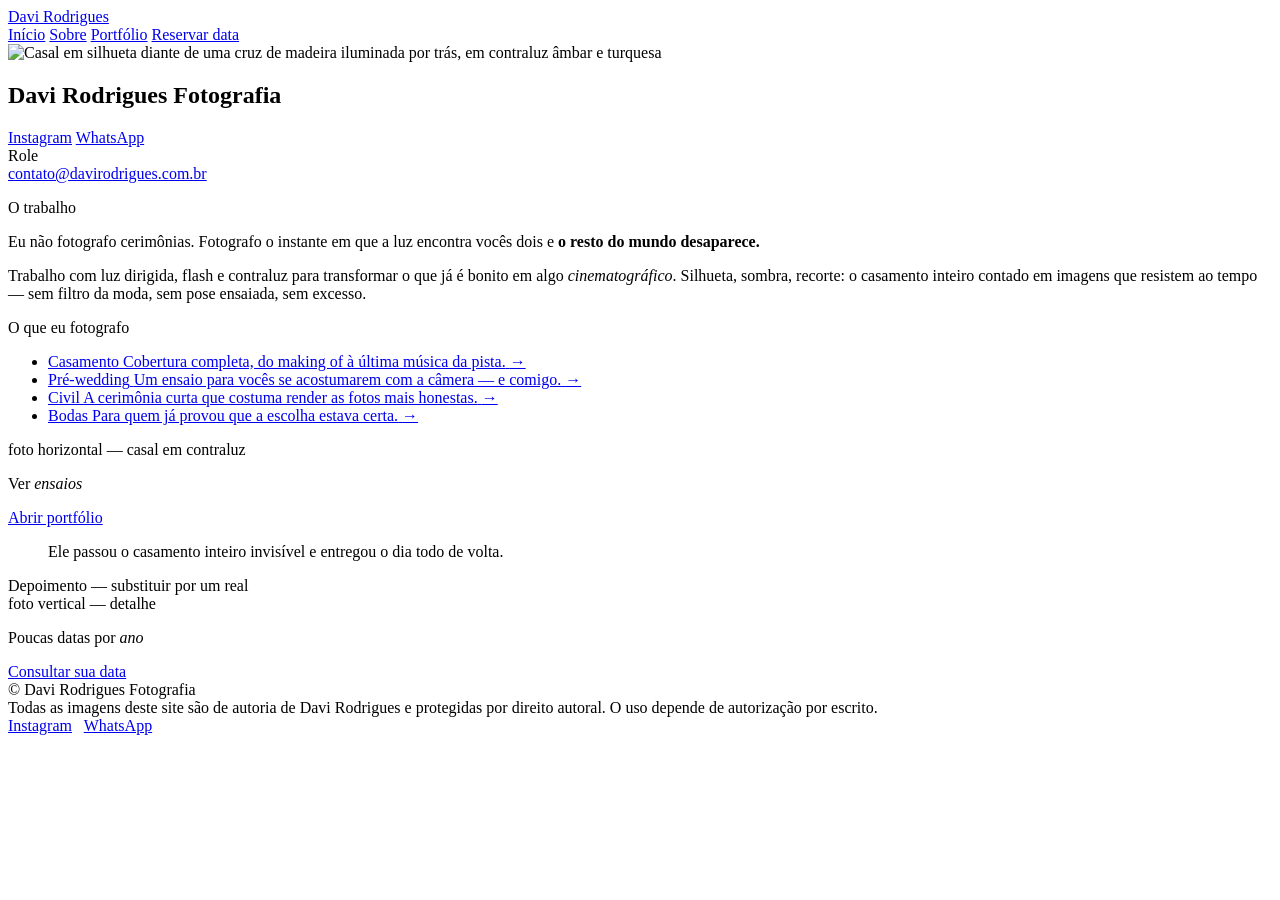
==== index.html @ baf835bc "Add files via upload" ====
<!DOCTYPE html>
<html lang="pt-BR">
<head>
  <meta charset="utf-8">
  <meta name="viewport" content="width=device-width, initial-scale=1">
  <title>Davi Rodrigues Fotografia — Casamentos</title>
  <meta name="description" content="Fotografia de casamento com luz dirigida, flash e contraluz. Silhueta, sombra e recorte — imagens que resistem ao tempo.">
  <link rel="stylesheet" href="assets/css/site.css">
</head>
<body>

<header class="site-head">
  <a class="brand" href="index.html">Davi Rodrigues</a>
  <nav class="site-nav micro">
    <a class="lnk" href="index.html" aria-current="page">Início</a>
    <a class="lnk" href="sobre.html">Sobre</a>
    <a class="lnk" href="portfolio.html">Portfólio</a>
    <a class="lnk" href="contato.html">Reservar data</a>
  </nav>
</header>

<main>

  <section class="hero">
    <img class="hero-img" src="assets/img/hero.jpg"
         alt="Casal em silhueta diante de uma cruz de madeira iluminada por trás, em contraluz âmbar e turquesa"
         fetchpriority="high" decoding="async">

    <!-- O nome está embutido na foto, então o wordmark em HTML fica desativado
         para não duplicar. Quando existir uma versão da imagem SEM texto,
         reativar este bloco e remover a regra "contain" do site.css:

    <div class="hero-mark">
      <h1 class="name">Davi Rodrigues</h1>
      <p class="sub">Fotografia</p>
    </div>
    -->
    <h1 class="visually-hidden">Davi Rodrigues Fotografia</h1>

    <div class="hero-foot">
      <div class="set micro">
        <a class="lnk" href="https://instagram.com/" target="_blank" rel="noopener">Instagram</a>
        <a class="lnk" href="https://wa.me/" target="_blank" rel="noopener">WhatsApp</a>
      </div>
      <div class="hero-scroll micro"><i></i> Role</div>
      <a class="micro lnk" href="mailto:contato@davirodrigues.com.br">contato@davirodrigues.com.br</a>
    </div>
  </section>

  <section class="manifesto wrap rev">
    <p class="micro eyebrow">O trabalho</p>
    <p class="lead">Eu não fotografo cerimônias. Fotografo o instante em que a luz encontra vocês dois e <b>o resto do mundo desaparece.</b></p>
    <div class="stagger">
      <span>Trabalho com luz dirigida, flash e contraluz para transformar</span>
      <span>o que já é bonito em algo <em>cinematográfico</em>.</span>
      <span>Silhueta, sombra, recorte: o casamento inteiro contado</span>
      <span>em imagens que resistem ao tempo — sem filtro da moda,</span>
      <span>sem pose ensaiada, sem excesso.</span>
    </div>
  </section>

  <section class="services inverted">
    <div class="wrap rev">
      <p class="micro eyebrow">O que eu fotografo</p>
      <ul class="svc-list">
        <li><a href="portfolio.html">
          <span class="svc-name">Casamento</span>
          <span class="svc-note">Cobertura completa, do making of à última música da pista.</span>
          <span class="svc-arrow">&rarr;</span>
        </a></li>
        <li><a href="portfolio.html">
          <span class="svc-name">Pré-wedding</span>
          <span class="svc-note">Um ensaio para vocês se acostumarem com a câmera — e comigo.</span>
          <span class="svc-arrow">&rarr;</span>
        </a></li>
        <li><a href="portfolio.html">
          <span class="svc-name">Civil</span>
          <span class="svc-note">A cerimônia curta que costuma render as fotos mais honestas.</span>
          <span class="svc-arrow">&rarr;</span>
        </a></li>
        <li><a href="portfolio.html">
          <span class="svc-name">Bodas</span>
          <span class="svc-note">Para quem já provou que a escolha estava certa.</span>
          <span class="svc-arrow">&rarr;</span>
        </a></li>
      </ul>
    </div>
  </section>

  <section class="band">
    <div class="ph"><span class="ph-tag micro">foto horizontal — casal em contraluz</span></div>
    <div class="band-type"><p class="mixed">Ver <em>ensaios</em></p></div>
    <div class="band-cutout" aria-hidden="true"></div>
    <a class="band-cta micro lnk" href="portfolio.html">Abrir portfólio</a>
  </section>

  <section class="quote">
    <div class="wrap rev">
      <div class="grid">
        <figure style="margin:0">
          <blockquote>Ele passou o casamento inteiro invisível e entregou o dia todo de volta.</blockquote>
          <figcaption class="micro">Depoimento — substituir por um real</figcaption>
        </figure>
        <div class="ph"><span class="ph-tag micro">foto vertical — detalhe</span></div>
      </div>
    </div>
  </section>

  <section class="cta inverted">
    <div class="wrap rev">
      <p class="mixed">Poucas datas por <em>ano</em></p>
      <a class="go micro" href="contato.html">Consultar sua data</a>
    </div>
  </section>

</main>

<footer class="site-foot">
  <div class="wrap row">
    <p class="micro" style="margin:0">&copy; Davi Rodrigues Fotografia</p>
    <p class="micro micro-light legal" style="margin:0">Todas as imagens deste site são de autoria de Davi Rodrigues e protegidas por direito autoral. O uso depende de autorização por escrito.</p>
    <p class="micro" style="margin:0">
      <a class="lnk" href="https://instagram.com/" target="_blank" rel="noopener">Instagram</a> &nbsp;
      <a class="lnk" href="https://wa.me/" target="_blank" rel="noopener">WhatsApp</a>
    </p>
  </div>
</footer>

<script src="assets/js/site.js"></script>
</body>
</html>
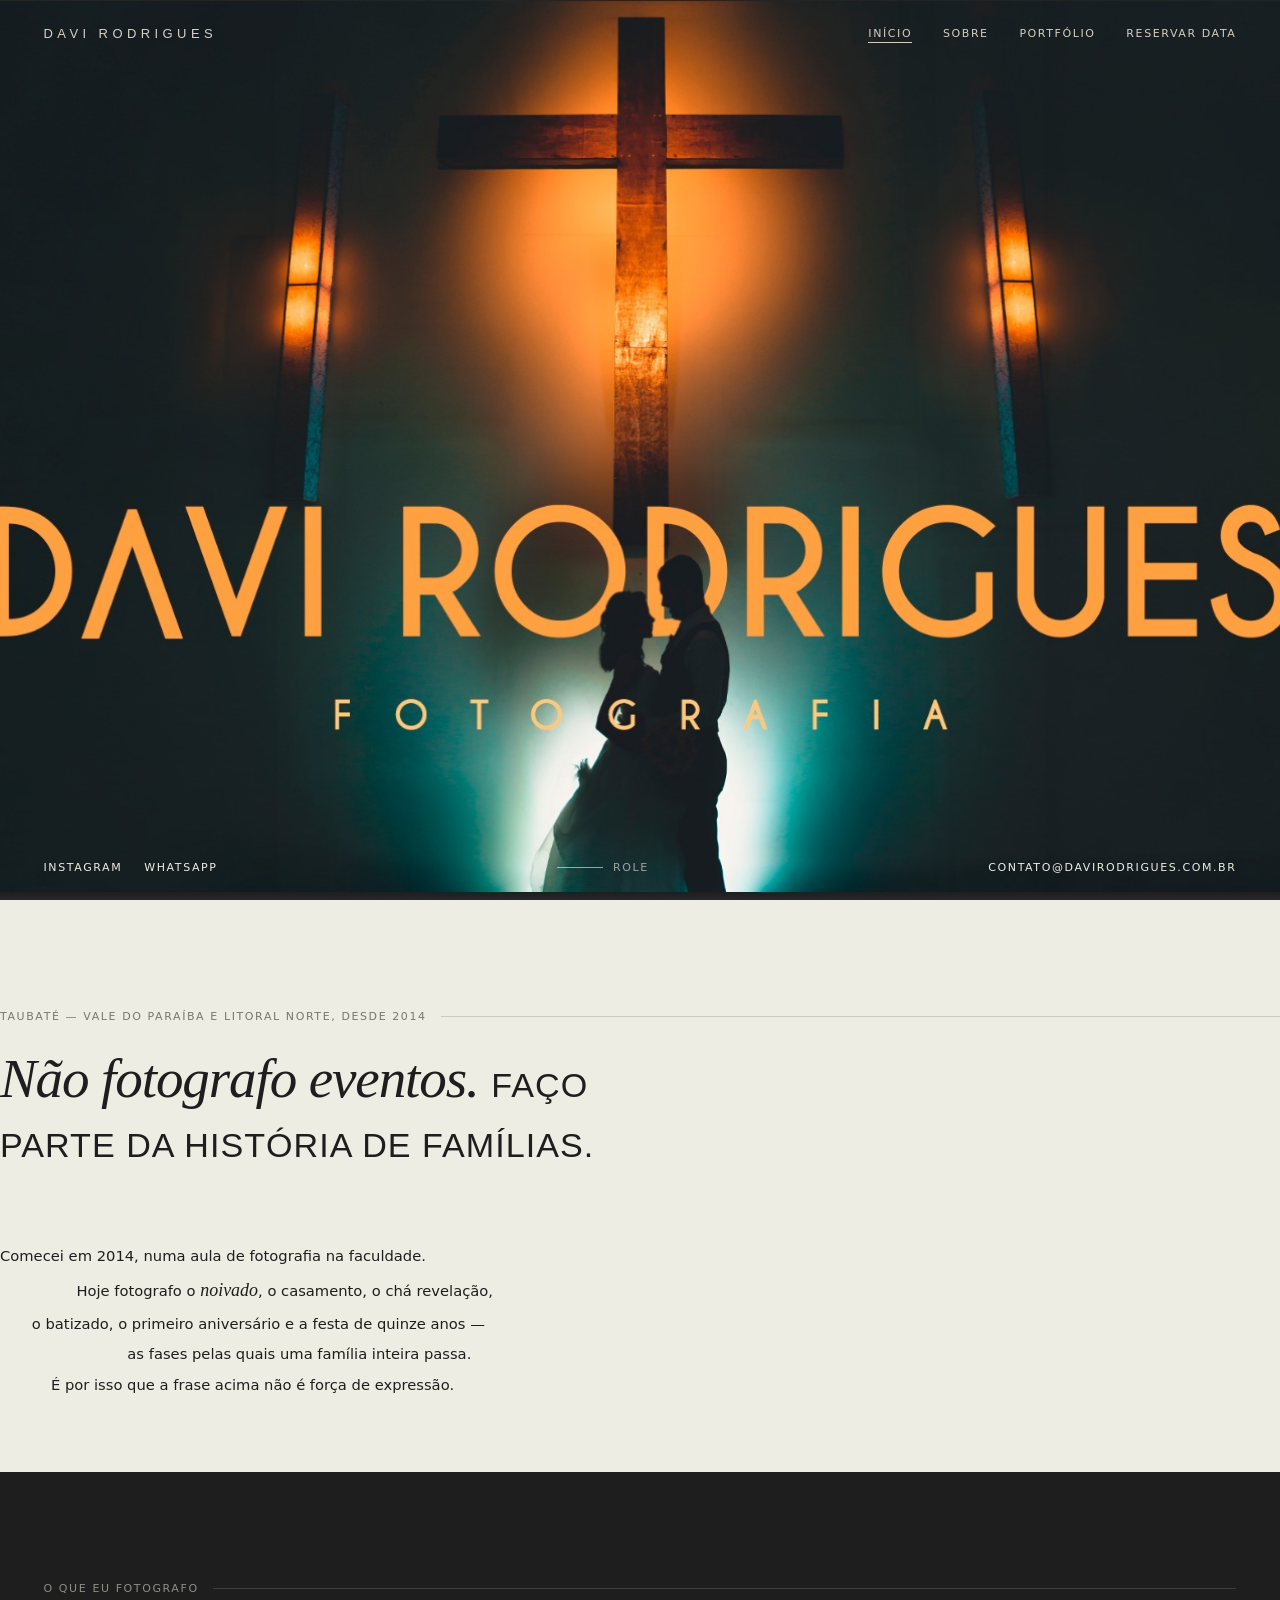
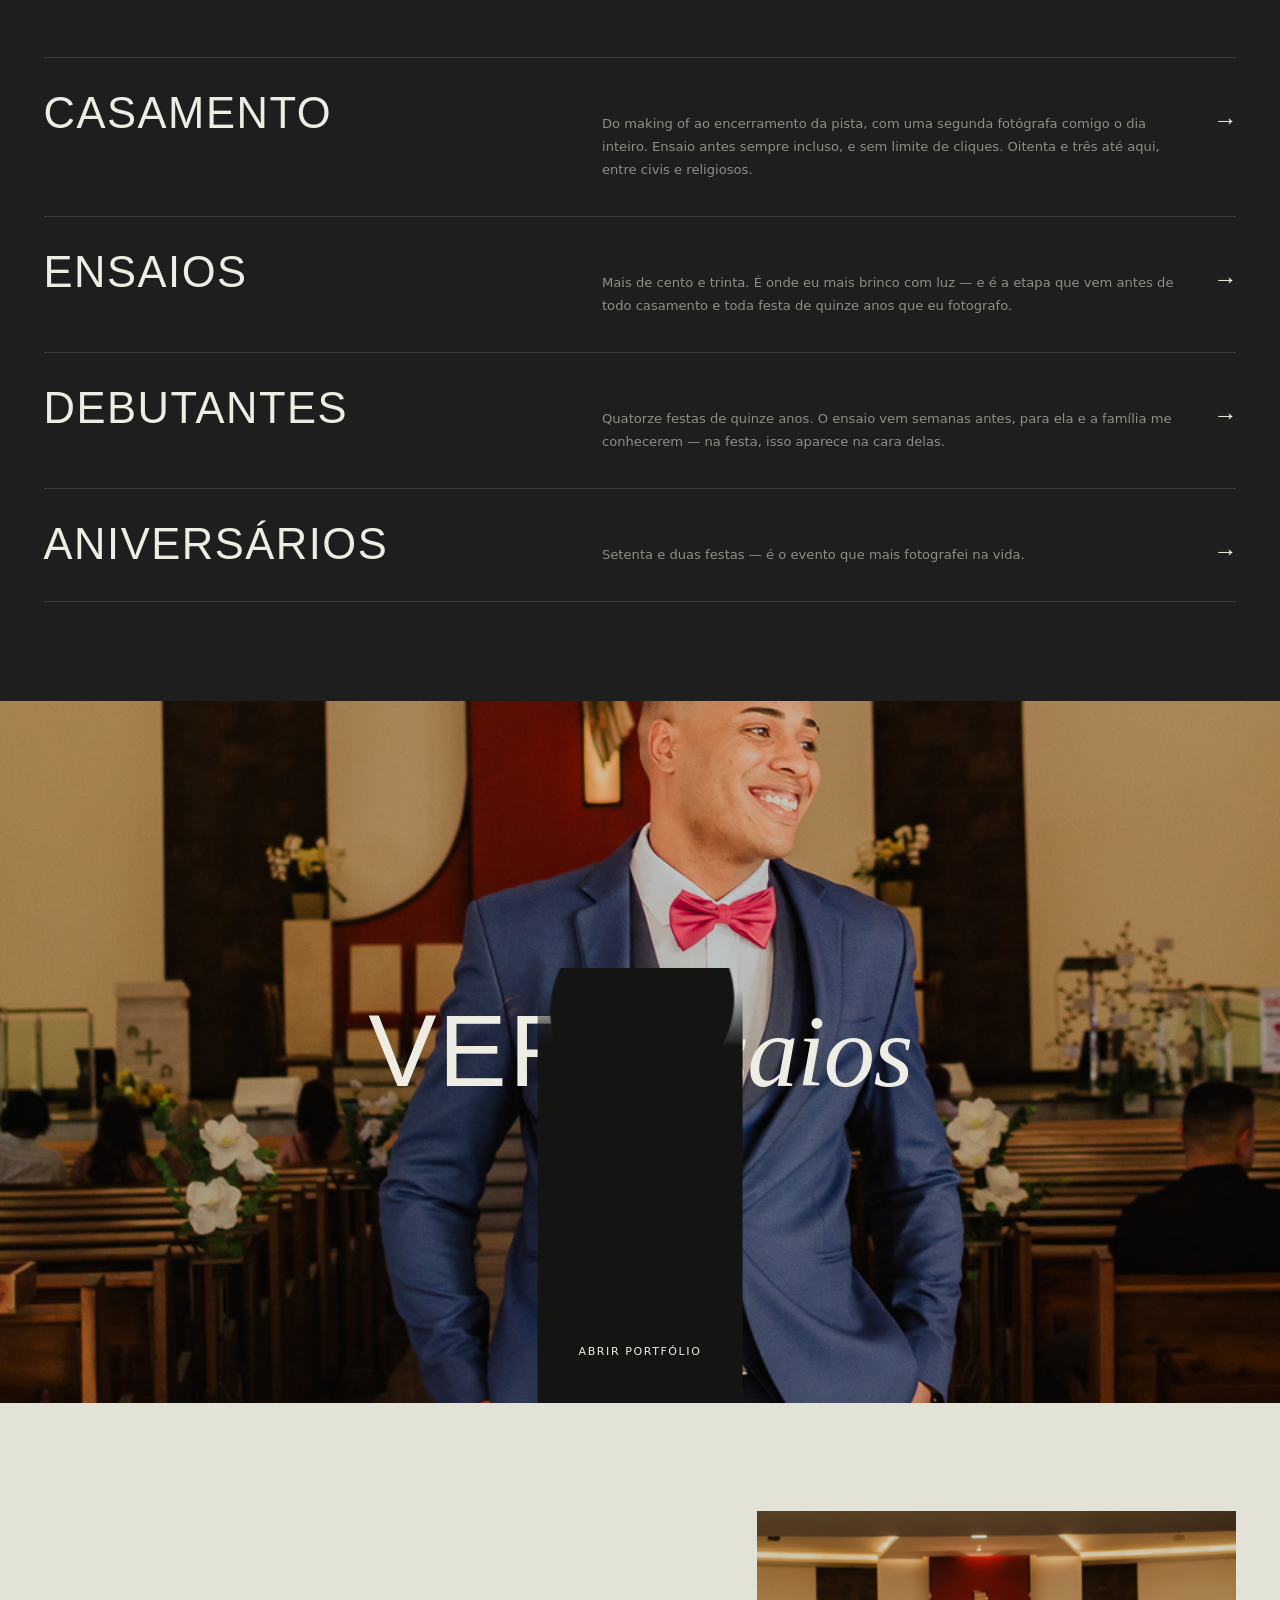
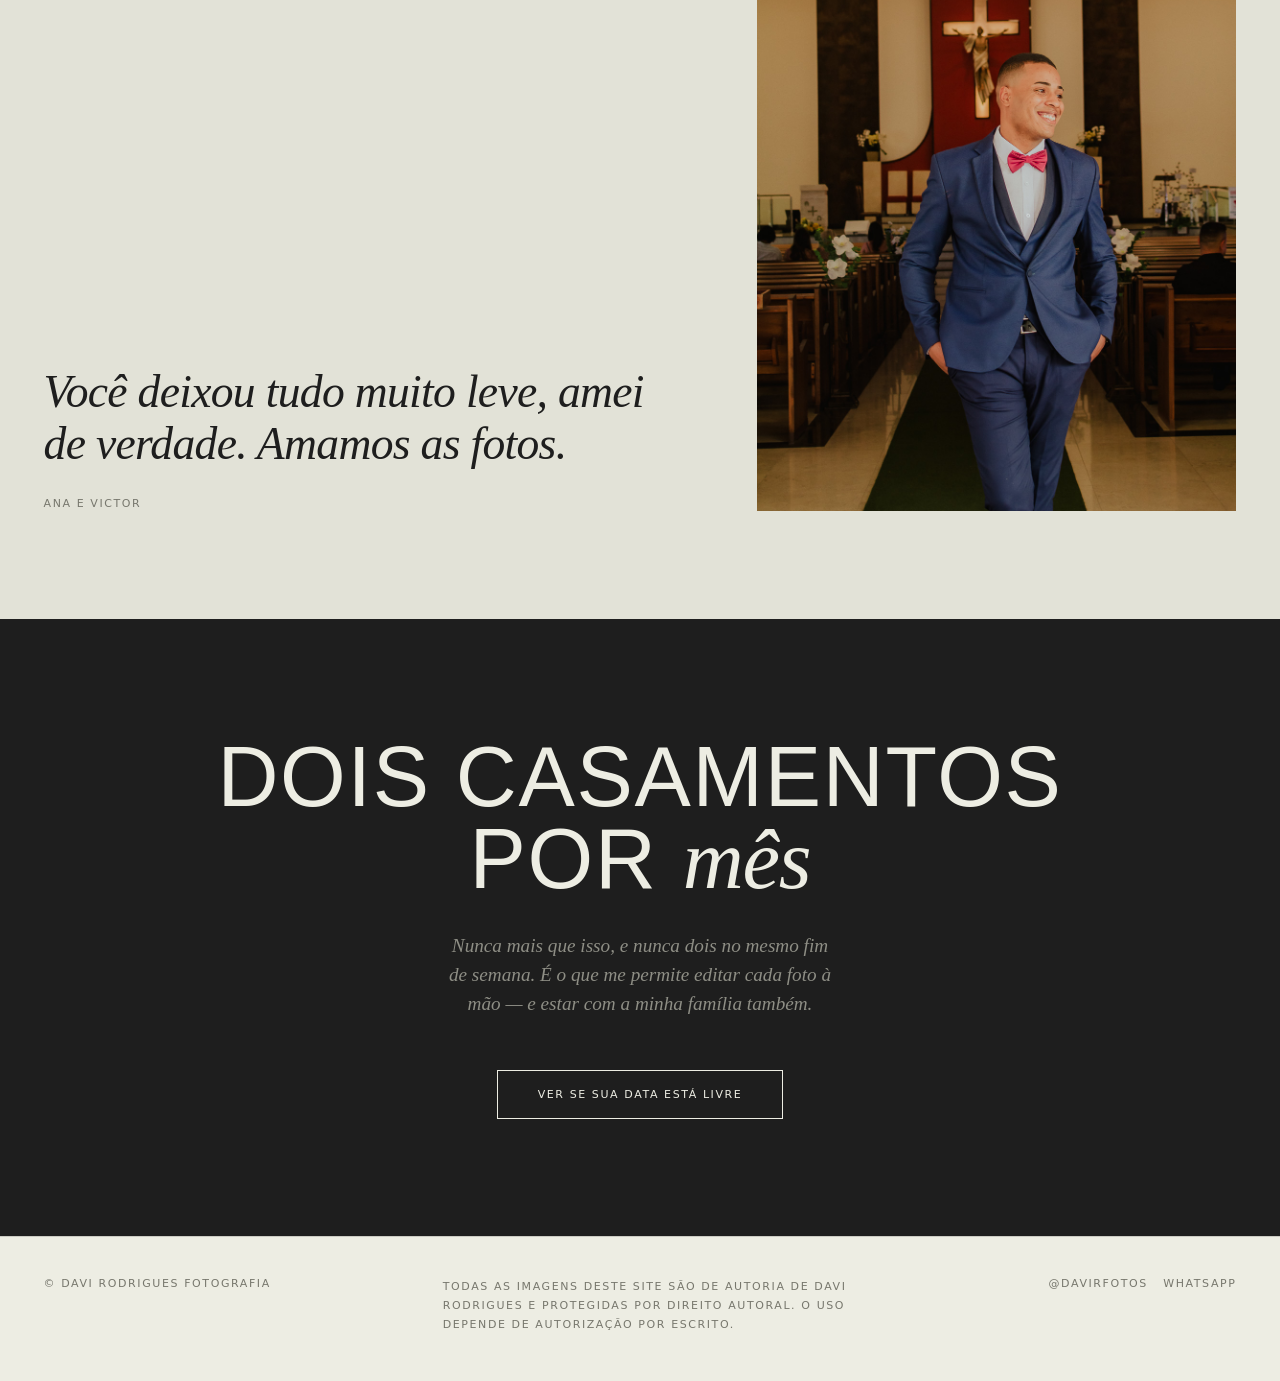
==== commit 585ca89e: "Add files via upload" ====
--- a/index.html
+++ b/index.html
@@ -3,8 +3,8 @@
 <head>
   <meta charset="utf-8">
   <meta name="viewport" content="width=device-width, initial-scale=1">
-  <title>Davi Rodrigues Fotografia — Casamentos</title>
-  <meta name="description" content="Fotografia de casamento com luz dirigida, flash e contraluz. Silhueta, sombra e recorte — imagens que resistem ao tempo.">
+  <title>Davi Rodrigues Fotografia — Casamentos em Taubaté e no Vale do Paraíba</title>
+  <meta name="description" content="Não fotografo eventos: faço parte da história de famílias. Fotografia de casamento em Taubaté, Vale do Paraíba e todo o Brasil, desde 2014.">
   <link rel="stylesheet" href="assets/css/site.css">
 </head>
 <body>
@@ -39,8 +39,8 @@
 
     <div class="hero-foot">
       <div class="set micro">
-        <a class="lnk" href="https://instagram.com/" target="_blank" rel="noopener">Instagram</a>
-        <a class="lnk" href="https://wa.me/" target="_blank" rel="noopener">WhatsApp</a>
+        <a class="lnk" href="https://instagram.com/davirfotos" target="_blank" rel="noopener">Instagram</a>
+        <a class="lnk" href="https://wa.me/5512988275053" target="_blank" rel="noopener">WhatsApp</a>
       </div>
       <div class="hero-scroll micro"><i></i> Role</div>
       <a class="micro lnk" href="mailto:contato@davirodrigues.com.br">contato@davirodrigues.com.br</a>
@@ -48,14 +48,14 @@
   </section>
 
   <section class="manifesto wrap rev">
-    <p class="micro eyebrow">O trabalho</p>
-    <p class="lead">Eu não fotografo cerimônias. Fotografo o instante em que a luz encontra vocês dois e <b>o resto do mundo desaparece.</b></p>
+    <p class="micro eyebrow">Taubaté — Vale do Paraíba e Litoral Norte, desde 2014</p>
+    <p class="lead">Não fotografo eventos. <b>Faço parte da história de famílias.</b></p>
     <div class="stagger">
-      <span>Trabalho com luz dirigida, flash e contraluz para transformar</span>
-      <span>o que já é bonito em algo <em>cinematográfico</em>.</span>
-      <span>Silhueta, sombra, recorte: o casamento inteiro contado</span>
-      <span>em imagens que resistem ao tempo — sem filtro da moda,</span>
-      <span>sem pose ensaiada, sem excesso.</span>
+      <span>Comecei em 2014, numa aula de fotografia na faculdade.</span>
+      <span>Hoje fotografo o <em>noivado</em>, o casamento, o chá revelação,</span>
+      <span>o batizado, o primeiro aniversário e a festa de quinze anos —</span>
+      <span>as fases pelas quais uma família inteira passa.</span>
+      <span>É por isso que a frase acima não é força de expressão.</span>
     </div>
   </section>
 
@@ -65,22 +65,22 @@
       <ul class="svc-list">
         <li><a href="portfolio.html">
           <span class="svc-name">Casamento</span>
-          <span class="svc-note">Cobertura completa, do making of à última música da pista.</span>
+          <span class="svc-note">Do making of ao encerramento da pista, com uma segunda fotógrafa comigo o dia inteiro. Ensaio antes sempre incluso, e sem limite de cliques. Oitenta e três até aqui, entre civis e religiosos.</span>
           <span class="svc-arrow">&rarr;</span>
         </a></li>
         <li><a href="portfolio.html">
-          <span class="svc-name">Pré-wedding</span>
-          <span class="svc-note">Um ensaio para vocês se acostumarem com a câmera — e comigo.</span>
+          <span class="svc-name">Ensaios</span>
+          <span class="svc-note">Mais de cento e trinta. É onde eu mais brinco com luz — e é a etapa que vem antes de todo casamento e toda festa de quinze anos que eu fotografo.</span>
           <span class="svc-arrow">&rarr;</span>
         </a></li>
         <li><a href="portfolio.html">
-          <span class="svc-name">Civil</span>
-          <span class="svc-note">A cerimônia curta que costuma render as fotos mais honestas.</span>
+          <span class="svc-name">Debutantes</span>
+          <span class="svc-note">Quatorze festas de quinze anos. O ensaio vem semanas antes, para ela e a família me conhecerem — na festa, isso aparece na cara delas.</span>
           <span class="svc-arrow">&rarr;</span>
         </a></li>
         <li><a href="portfolio.html">
-          <span class="svc-name">Bodas</span>
-          <span class="svc-note">Para quem já provou que a escolha estava certa.</span>
+          <span class="svc-name">Aniversários</span>
+          <span class="svc-note">Setenta e duas festas — é o evento que mais fotografei na vida.</span>
           <span class="svc-arrow">&rarr;</span>
         </a></li>
       </ul>
@@ -88,7 +88,7 @@
   </section>
 
   <section class="band">
-    <div class="ph"><span class="ph-tag micro">foto horizontal — casal em contraluz</span></div>
+    <div class="ph"><img src="assets/img/exemplo-casamento.jpg" alt="Noivo caminhando pela nave da igreja"></div>
     <div class="band-type"><p class="mixed">Ver <em>ensaios</em></p></div>
     <div class="band-cutout" aria-hidden="true"></div>
     <a class="band-cta micro lnk" href="portfolio.html">Abrir portfólio</a>
@@ -98,18 +98,19 @@
     <div class="wrap rev">
       <div class="grid">
         <figure style="margin:0">
-          <blockquote>Ele passou o casamento inteiro invisível e entregou o dia todo de volta.</blockquote>
-          <figcaption class="micro">Depoimento — substituir por um real</figcaption>
+          <blockquote>Você deixou tudo muito leve, amei de verdade. Amamos as fotos.</blockquote>
+          <figcaption class="micro">Ana e Victor</figcaption>
         </figure>
-        <div class="ph"><span class="ph-tag micro">foto vertical — detalhe</span></div>
+        <div class="ph"><img src="assets/img/exemplo-casamento.jpg" alt=""></div>
       </div>
     </div>
   </section>
 
   <section class="cta inverted">
     <div class="wrap rev">
-      <p class="mixed">Poucas datas por <em>ano</em></p>
-      <a class="go micro" href="contato.html">Consultar sua data</a>
+      <p class="mixed">Dois casamentos por <em>mês</em></p>
+      <p class="note">Nunca mais que isso, e nunca dois no mesmo fim de semana. É o que me permite editar cada foto à mão — e estar com a minha família também.</p>
+      <a class="go micro" href="https://wa.me/5512988275053" target="_blank" rel="noopener">Ver se sua data está livre</a>
     </div>
   </section>
 
@@ -120,8 +121,8 @@
     <p class="micro" style="margin:0">&copy; Davi Rodrigues Fotografia</p>
     <p class="micro micro-light legal" style="margin:0">Todas as imagens deste site são de autoria de Davi Rodrigues e protegidas por direito autoral. O uso depende de autorização por escrito.</p>
     <p class="micro" style="margin:0">
-      <a class="lnk" href="https://instagram.com/" target="_blank" rel="noopener">Instagram</a> &nbsp;
-      <a class="lnk" href="https://wa.me/" target="_blank" rel="noopener">WhatsApp</a>
+      <a class="lnk" href="https://instagram.com/davirfotos" target="_blank" rel="noopener">@davirfotos</a> &nbsp;
+      <a class="lnk" href="https://wa.me/5512988275053" target="_blank" rel="noopener">WhatsApp</a>
     </p>
   </div>
 </footer>
--- a/assets/css/site.css
+++ b/assets/css/site.css
@@ -0,0 +1,887 @@
+/* =========================================================
+   Davi Rodrigues Fotografia
+   Sistema visual: duas cores apenas — #edede3 e #1e1e1e.
+   A cor vive exclusivamente no hero, isolada nos tokens --hero-*,
+   para que nada no site brigue com o tom das fotografias.
+   ========================================================= */
+
+*, *::before, *::after { box-sizing: border-box; }
+
+:root {
+  /* as duas unicas cores do sistema */
+  --white: #edede3;
+  --black: #1e1e1e;
+
+  /* cinzas derivados das duas, puxados para a temperatura do papel */
+  --grey-1: #77776d;   /* texto secundario sobre claro */
+  --grey-2: #8e8e85;   /* texto secundario sobre escuro */
+  --grey-3: #2a2a28;   /* preto elevado */
+  --grey-4: #e2e2d7;   /* branco rebaixado */
+
+  /* cor exclusiva do hero — nao usar fora de .hero */
+  --hero-amber: #efa059;
+  --hero-teal:  #0e2c30;
+  --hero-dark:  #071618;
+
+  /* tokens de secao — os componentes so leem estes */
+  --bg:       var(--white);
+  --bg-alt:   var(--grey-4);
+  --fg:       var(--black);
+  --fg-mute:  var(--grey-1);
+  --hairline: rgba(30, 30, 30, 0.16);
+  --invert-bg: var(--black);
+  --invert-fg: var(--white);
+  --invert-mute: var(--grey-2);
+  --invert-rule: rgba(237, 237, 227, 0.15);
+
+  /* Caviar Dreams e a fonte do logo. Century Gothic e a substituta de
+     sistema mais proxima. Ao publicar, licenciar a Caviar Dreams e
+     declara-la aqui via @font-face antes das alternativas. */
+  --geo: "Caviar Dreams", "Century Gothic", "Questrial", "URW Gothic", "Futura", "Trebuchet MS", sans-serif;
+  --display: "Bodoni MT", "Didot", "Palatino Linotype", "Book Antiqua", Georgia, serif;
+  --micro: "Segoe UI", system-ui, -apple-system, "Helvetica Neue", Arial, sans-serif;
+
+  --gutter: clamp(20px, 3.4vw, 46px);
+  --micro-size: 11px;
+  --micro-track: 0.145em;
+}
+
+@media (prefers-color-scheme: dark) {
+  :root {
+    --bg:       var(--black);
+    --bg-alt:   var(--grey-3);
+    --fg:       var(--white);
+    --fg-mute:  var(--grey-2);
+    --hairline: rgba(237, 237, 227, 0.16);
+    --invert-bg: var(--white);
+    --invert-fg: var(--black);
+    --invert-mute: var(--grey-1);
+    --invert-rule: rgba(30, 30, 30, 0.16);
+  }
+}
+:root[data-theme="dark"] {
+  --bg:       var(--black);
+  --bg-alt:   var(--grey-3);
+  --fg:       var(--white);
+  --fg-mute:  var(--grey-2);
+  --hairline: rgba(237, 237, 227, 0.16);
+  --invert-bg: var(--white);
+  --invert-fg: var(--black);
+  --invert-mute: var(--grey-1);
+  --invert-rule: rgba(30, 30, 30, 0.16);
+}
+:root[data-theme="light"] {
+  --bg:       var(--white);
+  --bg-alt:   var(--grey-4);
+  --fg:       var(--black);
+  --fg-mute:  var(--grey-1);
+  --hairline: rgba(30, 30, 30, 0.16);
+  --invert-bg: var(--black);
+  --invert-fg: var(--white);
+  --invert-mute: var(--grey-2);
+  --invert-rule: rgba(237, 237, 227, 0.15);
+}
+
+body {
+  margin: 0;
+  background: var(--bg);
+  color: var(--fg);
+  font-family: var(--micro);
+  -webkit-font-smoothing: antialiased;
+  overflow-x: hidden;
+}
+
+/* ---------- primitivos ---------- */
+
+.micro {
+  font-family: var(--micro);
+  font-size: var(--micro-size);
+  font-weight: 500;
+  letter-spacing: var(--micro-track);
+  text-transform: uppercase;
+  line-height: 1.2;
+}
+.micro-light { font-weight: 300; }
+
+a { color: inherit; text-decoration: none; }
+
+.lnk { position: relative; display: inline-block; }
+.lnk::after {
+  content: ""; position: absolute; left: 0; right: 0; bottom: -3px;
+  height: 1px; background: currentColor;
+  transform: scaleX(0); transform-origin: left;
+  transition: transform .45s cubic-bezier(.2,.7,.2,1);
+}
+.lnk:hover::after, .lnk:focus-visible::after { transform: scaleX(1); }
+
+:focus-visible { outline: 1px solid currentColor; outline-offset: 4px; }
+
+/* visivel apenas para leitores de tela e buscadores */
+.visually-hidden {
+  position: absolute; width: 1px; height: 1px;
+  margin: -1px; padding: 0; border: 0;
+  clip: rect(0 0 0 0); clip-path: inset(50%);
+  overflow: hidden; white-space: nowrap;
+}
+
+.wrap { padding-inline: var(--gutter); max-width: 1560px; margin-inline: auto; }
+
+/* gesto assinatura: linha geometrica em caixa alta quebrada por uma palavra em italico */
+.mixed {
+  font-family: var(--geo);
+  text-transform: uppercase;
+  font-weight: 400;
+  letter-spacing: 0.02em;
+  line-height: 0.98;
+  text-wrap: balance;
+  margin: 0;
+}
+.mixed em {
+  font-family: var(--display);
+  font-style: italic;
+  text-transform: lowercase;
+  letter-spacing: -0.015em;
+  font-weight: 400;
+}
+
+.eyebrow { display: flex; align-items: center; gap: 14px; color: var(--fg-mute); }
+.eyebrow::after { content: ""; height: 1px; flex: 1; background: var(--hairline); }
+
+/* secoes invertidas redefinem os tokens localmente — nada vaza */
+.inverted {
+  background: var(--invert-bg);
+  color: var(--invert-fg);
+  --fg: var(--invert-fg);
+  --fg-mute: var(--invert-mute);
+  --hairline: var(--invert-rule);
+}
+
+/* ---------- lugar da fotografia ----------
+   Cinza neutro de proposito: cada foto real tem seu proprio tom.
+   Para usar a foto de verdade, basta colocar um <img> dentro:
+   <div class="ph"><img src="assets/img/foo.jpg" alt="..."></div>          */
+.ph {
+  position: relative;
+  background: #232321;
+  overflow: hidden;
+  isolation: isolate;
+}
+.ph::before {
+  content: "";
+  position: absolute; inset: 0;
+  background:
+    radial-gradient(62% 48% at 50% 32%, rgba(237,237,227,.16), transparent 70%),
+    linear-gradient(180deg, #2c2c29 0%, #1a1a19 92%);
+}
+.ph::after {
+  content: "";
+  position: absolute; inset: 0;
+  background-image: url("data:image/svg+xml,%3Csvg xmlns='http://www.w3.org/2000/svg' width='140' height='140'%3E%3Cfilter id='n'%3E%3CfeTurbulence type='fractalNoise' baseFrequency='0.85' numOctaves='3'/%3E%3C/filter%3E%3Crect width='100%25' height='100%25' filter='url(%23n)'/%3E%3C/svg%3E");
+  opacity: .16; mix-blend-mode: overlay;
+}
+.ph > img {
+  position: absolute; inset: 0; z-index: 1;
+  width: 100%; height: 100%; object-fit: cover; display: block;
+}
+.ph > .ph-tag { position: absolute; left: 14px; bottom: 12px; z-index: 2; color: rgba(237,237,227,.5); }
+
+/* ============ CABECALHO ============ */
+
+.site-head {
+  position: fixed; inset: 0 0 auto 0; z-index: 60;
+  display: flex; align-items: center; justify-content: space-between;
+  gap: 20px;
+  padding: 26px var(--gutter);
+  color: var(--white);
+  mix-blend-mode: difference;
+}
+.brand {
+  font-family: var(--geo);
+  font-size: 13px; font-weight: 400;
+  letter-spacing: 0.34em; text-transform: uppercase;
+}
+.site-nav { display: flex; gap: clamp(16px, 2.4vw, 34px); align-items: center; }
+/* pagina atual marcada por filete, nunca por cor */
+.site-nav [aria-current="page"]::after { transform: scaleX(1); }
+
+/* ============ HERO — unico lugar com cor ============ */
+
+.hero {
+  position: relative;
+  min-height: 100svh;
+  display: grid;
+  grid-template-rows: 1fr auto;
+  color: var(--white);
+  background: var(--hero-dark);
+  overflow: hidden;
+}
+
+/* Foto do hero. */
+.hero-img {
+  position: absolute; inset: 0; z-index: 0;
+  width: 100%; height: 100%; object-fit: cover; display: block;
+}
+
+/* A imagem atual e 16:9 COM o nome ja embutido. Numa tela alta e estreita,
+   "cover" cortaria as laterais e deceparia o nome. Entao, quando a janela
+   deixa de ser larga, passamos para "contain": a foto aparece inteira e a
+   sobra e preenchida pelo --hero-dark, que e praticamente a mesma cor das
+   bordas da propria foto — a emenda nao aparece.
+   Assim que existir uma versao SEM texto, apagar esta regra, voltar para
+   "cover" sempre e reativar o bloco .hero-mark no HTML. */
+@media (max-aspect-ratio: 13/10) {
+  .hero-img { object-fit: contain; }
+}
+
+/* Nome em HTML — desativado enquanto o texto estiver embutido na foto.
+   Preferivel ao texto na imagem: fica nitido em qualquer tela, acompanha
+   o redimensionamento e o Google consegue ler. */
+.hero-mark {
+  position: relative; z-index: 3;
+  align-self: center; text-align: center;
+  padding: 120px var(--gutter) 0;
+}
+.hero-mark .name {
+  font-family: var(--geo);
+  color: var(--hero-amber);
+  font-weight: 400;
+  font-size: clamp(2.1rem, 8.4vw, 8.4rem);
+  line-height: .92;
+  letter-spacing: 0.055em;
+  text-transform: uppercase;
+  margin: 0;
+  animation: settle 1.5s cubic-bezier(.16,.84,.24,1) both;
+}
+.hero-mark .sub {
+  margin: clamp(10px, 1.4vw, 20px) 0 0;
+  color: var(--hero-amber);
+  font-family: var(--geo);
+  font-size: clamp(.62rem, 1.5vw, 1.05rem);
+  letter-spacing: 0.62em;
+  text-transform: uppercase;
+  animation: settle 1.5s .18s cubic-bezier(.16,.84,.24,1) both;
+}
+@keyframes settle {
+  from { opacity: 0; letter-spacing: 0.34em; filter: blur(7px); }
+  to   { opacity: 1; }
+}
+
+.hero-foot {
+  position: relative; z-index: 3;
+  display: flex; align-items: flex-end; justify-content: space-between;
+  gap: 24px; flex-wrap: wrap;
+  padding: 0 var(--gutter) 26px;
+}
+.hero-foot .set { display: flex; gap: 22px; }
+.hero-scroll { display: flex; align-items: center; gap: 10px; color: rgba(237,237,227,.62); }
+.hero-scroll i {
+  display: block; width: 46px; height: 1px; background: currentColor;
+  transform-origin: left; animation: sweep 2.8s ease-in-out infinite;
+}
+@keyframes sweep {
+  0%, 100% { transform: scaleX(.28); opacity: .5; }
+  50%      { transform: scaleX(1); opacity: 1; }
+}
+
+/* ============ MANIFESTO ============ */
+
+.manifesto { padding: clamp(72px, 11vh, 150px) 0 clamp(56px, 8vh, 110px); }
+.manifesto .lead {
+  font-family: var(--display);
+  font-style: italic; font-weight: 400;
+  font-size: clamp(1.6rem, 4.3vw, 3.5rem);
+  line-height: 1.08; letter-spacing: -0.02em;
+  max-width: 22ch; margin: 26px 0 0; text-wrap: balance;
+}
+/* enfase por troca de fonte, nunca por cor */
+.manifesto .lead b {
+  font-style: normal; font-weight: 400;
+  font-family: var(--geo); text-transform: uppercase;
+  font-size: .62em; letter-spacing: 0.03em;
+}
+
+.stagger {
+  margin: clamp(38px, 6vw, 74px) 0 0;
+  font-family: var(--micro);
+  font-size: clamp(.86rem, 1.15vw, 1rem);
+  font-weight: 300; line-height: 1.95;
+  max-width: 68ch; display: grid; gap: 2px;
+}
+.stagger span { display: block; }
+.stagger span:nth-child(2) { padding-left: 12%; }
+.stagger span:nth-child(3) { padding-left: 5%; }
+.stagger span:nth-child(4) { padding-left: 20%; }
+.stagger span:nth-child(5) { padding-left: 8%; }
+.stagger em { font-style: italic; font-family: var(--display); font-size: 1.22em; }
+
+/* ============ SERVICOS ============ */
+
+.services { padding: clamp(72px, 11vh, 148px) 0; }
+.svc-list {
+  list-style: none; margin: clamp(34px, 5vw, 62px) 0 0; padding: 0;
+  border-top: 1px solid var(--hairline);
+}
+.svc-list li { border-bottom: 1px solid var(--hairline); }
+.svc-list a {
+  display: grid;
+  grid-template-columns: minmax(0, 1fr) minmax(0, 1.1fr) auto;
+  gap: clamp(14px, 3vw, 40px);
+  align-items: baseline;
+  padding: clamp(20px, 2.8vw, 34px) 0;
+  transition: padding-inline-start .5s cubic-bezier(.2,.7,.2,1);
+}
+.svc-list a:hover, .svc-list a:focus-visible { padding-inline-start: clamp(8px, 1.4vw, 22px); }
+.svc-list a:hover .svc-arrow, .svc-list a:focus-visible .svc-arrow { transform: translateX(8px); }
+.svc-name {
+  font-family: var(--geo);
+  font-size: clamp(1.35rem, 3.4vw, 2.9rem);
+  text-transform: uppercase; letter-spacing: 0.035em; line-height: 1;
+}
+.svc-note { color: var(--fg-mute); font-weight: 300; font-size: clamp(.82rem, 1vw, .94rem); line-height: 1.75; }
+.svc-arrow {
+  font-family: var(--display); font-size: 1.5rem; font-style: italic;
+  display: inline-block; transition: transform .5s cubic-bezier(.2,.7,.2,1);
+}
+
+/* ============ FAIXA — tipo atras do sujeito ============ */
+
+.band { position: relative; height: clamp(400px, 78vh, 760px); }
+.band .ph { position: absolute; inset: 0; }
+.band-type {
+  position: absolute; inset: 0; z-index: 2;
+  display: grid; place-items: center; pointer-events: none;
+}
+.band-type .mixed {
+  color: var(--white);
+  font-size: clamp(2rem, 8vw, 7rem);
+  mix-blend-mode: soft-light;
+}
+/* camada de recorte: fica acima do tipo, entao o casal eclipsa a palavra.
+   Com a foto real, trocar por um PNG recortado do casal. */
+.band-cutout {
+  position: absolute; left: 50%; bottom: 0; z-index: 3;
+  width: clamp(140px, 16vw, 240px); height: 62%;
+  transform: translateX(-50%);
+  background:
+    radial-gradient(44% 28% at 33% 10%, #141413 60%, transparent 62%),
+    radial-gradient(44% 28% at 69% 7%, #141413 60%, transparent 62%),
+    linear-gradient(180deg, transparent 5%, #141413 18%);
+}
+.band-cta {
+  position: absolute; z-index: 4; left: 50%; bottom: clamp(26px, 5vh, 54px);
+  transform: translateX(-50%); color: var(--white);
+}
+
+/* ============ DEPOIMENTO ============ */
+
+.quote { padding: clamp(72px, 12vh, 158px) 0; background: var(--bg-alt); }
+.quote blockquote {
+  margin: 0; max-width: 30ch;
+  font-family: var(--display); font-style: italic;
+  font-size: clamp(1.4rem, 3.6vw, 2.85rem);
+  line-height: 1.16; letter-spacing: -0.015em; text-wrap: balance;
+}
+.quote figcaption { margin-top: 26px; color: var(--fg-mute); }
+.quote .grid { display: grid; gap: clamp(30px, 5vw, 70px); grid-template-columns: 1fr; align-items: end; }
+@media (min-width: 900px) { .quote .grid { grid-template-columns: 1.15fr .85fr; } }
+.quote .ph { aspect-ratio: 4 / 5; }
+
+/* ============ CHAMADA + RODAPE ============ */
+
+.cta { padding: clamp(76px, 13vh, 168px) 0; text-align: center; }
+.cta .mixed { font-size: clamp(1.9rem, 6.6vw, 5.6rem); }
+.cta .note {
+  margin: clamp(20px, 3vw, 30px) auto 0; max-width: 40ch;
+  font-family: var(--display); font-style: italic;
+  font-size: clamp(.95rem, 1.5vw, 1.25rem); line-height: 1.5;
+  color: var(--fg-mute);
+}
+.cta .go {
+  display: inline-block; margin-top: clamp(30px, 4vw, 52px);
+  padding: 17px 40px;
+  border: 1px solid currentColor;
+  transition: background-color .45s ease, color .45s ease;
+}
+.cta .go:hover, .cta .go:focus-visible { background: var(--fg); color: var(--invert-fg); }
+
+.site-foot { padding: 40px 0 46px; border-top: 1px solid var(--hairline); }
+.site-foot .row {
+  display: flex; flex-wrap: wrap; gap: 20px 40px;
+  justify-content: space-between; align-items: flex-start;
+  color: var(--fg-mute);
+}
+.site-foot .legal { max-width: 62ch; font-weight: 300; line-height: 1.75; }
+
+/* =========================================================
+   SOBRE — pagina dupla de revista, nao um grid de site
+   ========================================================= */
+
+.ab { padding: clamp(88px, 13vh, 150px) 0 0; }
+
+/* tinta feita a mao: a unica marca humana contra a Didone rigida */
+.ink { pointer-events: none; }
+.ink svg { display: block; width: 100%; height: 100%; overflow: visible; }
+.ink path { fill: none; stroke: var(--fg); stroke-width: 1.5; stroke-linecap: round; stroke-linejoin: round; }
+.ink.draw path {
+  stroke-dasharray: var(--len, 1200); stroke-dashoffset: var(--len, 1200);
+  animation: draw 2.4s .5s cubic-bezier(.4,.05,.3,1) forwards;
+}
+@keyframes draw { to { stroke-dashoffset: 0; } }
+
+/* legendas minusculas rotacionadas, usadas como textura */
+.ab-note {
+  font-family: var(--micro); font-size: 7px; font-weight: 500;
+  letter-spacing: .11em; text-transform: uppercase;
+  line-height: 1.65; color: var(--fg-mute); margin: 0;
+}
+
+/* ---- palco do titulo ---- */
+.ab-stage { position: relative; }
+.ab-words { display: grid; gap: 6px; }
+.ab-word {
+  margin: 0; font-family: var(--display);
+  text-transform: uppercase; font-weight: 400;
+  font-size: clamp(2.6rem, 15vw, 5rem);
+  line-height: .84; letter-spacing: -0.012em; white-space: nowrap;
+}
+.ab-photo { margin-top: 26px; }
+/* o retrato atual e quadrado; sem recorte para nao perder o enquadramento */
+.ab-photo .ph { aspect-ratio: 1 / 1; }
+.ab-stage .ink { display: none; }
+
+/* no desktop as palavras giram, cascateiam e passam atras da fotografia */
+@media (min-width: 900px) {
+  .ab-stage { min-height: clamp(500px, 60vw, 820px); }
+  .ab-words { display: block; }
+  .ab-word {
+    position: absolute; z-index: 2;
+    font-size: clamp(3.4rem, 9.4vw, 9.5rem);
+    transform-origin: 0 100%; transform: rotate(-90deg);
+  }
+  .ab-word.w1 { left: 3%;  bottom: 4%; }
+  .ab-word.w2 { left: 24%; bottom: 19%; }
+  .ab-word.w3 { left: 44%; bottom: 34%; }
+  .ab-photo {
+    position: absolute; z-index: 3; margin: 0;
+    right: calc(-1 * var(--gutter)); top: 0;
+    width: min(46%, 540px);
+  }
+  .ab-stage .ab-note {
+    position: absolute; z-index: 4; width: 96px;
+    transform-origin: 0 0; transform: rotate(-90deg);
+  }
+  .ab-stage .n1 { left: 20%; top: 6%; }
+  .ab-stage .n2 { left: 41%; top: 24%; }
+  .ab-stage .ink {
+    display: block; position: absolute; z-index: 4;
+    left: 12%; bottom: 8%; width: 30%; height: 46%;
+  }
+}
+
+/* ---- abertura: alinhada a direita, romano e italico alternando ---- */
+.ab-intro { padding: clamp(54px, 9vh, 120px) 0; }
+.ab-intro p {
+  margin: 0 0 0 auto; max-width: 56ch; text-align: right;
+  font-family: var(--display);
+  font-size: clamp(1rem, 1.95vw, 1.65rem);
+  line-height: 1.48; text-wrap: pretty;
+}
+.ab-intro em { font-style: italic; }
+
+/* ---- par de fotos sobrepostas com a nota de © ---- */
+.ab-pair { display: grid; gap: 18px; }
+.ab-pair .fr .ph { aspect-ratio: 3 / 4; }
+.ab-credo .mark { font-family: var(--display); font-size: 2rem; line-height: 1; display: block; margin-bottom: 10px; }
+/* o slogan e a frase mais forte que ele tem: entra em corpo de display,
+   nao em corpo miudo como a nota de © da referencia */
+.ab-credo .slogan {
+  margin: 0; font-family: var(--display); font-style: italic;
+  font-size: clamp(1.2rem, 2.6vw, 2.1rem); line-height: 1.2;
+  letter-spacing: -0.015em; text-wrap: balance;
+}
+
+@media (min-width: 900px) {
+  .ab-pair { display: block; position: relative; min-height: clamp(460px, 60vw, 740px); }
+  .ab-pair .fr { position: absolute; }
+  .ab-pair .a { left: 2%;  top: 0;   width: min(30%, 300px); z-index: 2; }
+  .ab-pair .b { left: 22%; top: 20%; width: min(34%, 350px); z-index: 3; }
+  .ab-credo { position: absolute; right: 2%; top: 46%; width: 34%; max-width: 420px; z-index: 4; }
+}
+
+/* ---- o arco de uma familia ----
+   A lista esta na ordem cronologica em que esses eventos acontecem na vida
+   de uma familia. A ordem nao e decoracao: e o argumento da secao. */
+.ab-arc { padding: clamp(40px, 7vh, 90px) 0 0; }
+.ab-arc h2 {
+  margin: 0; font-family: var(--display); text-transform: uppercase;
+  font-size: clamp(2.2rem, 8.4vw, 7rem); line-height: .82; letter-spacing: -0.012em;
+}
+.ab-arc .lede {
+  margin: clamp(18px, 3vw, 30px) 0 0; max-width: 46ch;
+  font-family: var(--display); font-style: italic;
+  font-size: clamp(.95rem, 1.5vw, 1.25rem); line-height: 1.5;
+}
+.ab-arc ol {
+  list-style: none; padding: 0; margin: clamp(30px, 5vw, 58px) 0 0;
+  border-top: 1px solid var(--hairline);
+  max-width: 680px;
+}
+.ab-arc li {
+  display: grid; grid-template-columns: minmax(0, 1fr) auto;
+  gap: clamp(14px, 3vw, 34px); align-items: baseline;
+  padding: clamp(12px, 1.7vw, 19px) 0; border-bottom: 1px solid var(--hairline);
+}
+.ab-arc .lab {
+  font-family: var(--display); text-transform: uppercase;
+  font-size: clamp(.95rem, 2vw, 1.45rem); letter-spacing: 0.01em;
+}
+.ab-arc .num {
+  font-family: var(--display); font-style: italic;
+  font-size: clamp(1rem, 2vw, 1.45rem);
+  font-variant-numeric: tabular-nums; color: var(--fg-mute);
+}
+/* o total fecha a lista: a especificidade acima, o peso do numero aqui */
+.ab-arc .ab-total {
+  margin: clamp(22px, 3.4vw, 34px) 0 0;
+  font-family: var(--display);
+  font-size: clamp(1.05rem, 2.2vw, 1.6rem);
+  line-height: 1.3; letter-spacing: -0.01em;
+  font-variant-numeric: tabular-nums;
+}
+.ab-arc .ab-total em { font-style: italic; color: var(--fg-mute); }
+
+/* ---- como e o dia: uma sequencia real, entao marcada por hora ---- */
+.ab-day { padding: clamp(56px, 9vh, 120px) 0 0; }
+.ab-day ol {
+  list-style: none; padding: 0; margin: clamp(28px, 4.6vw, 54px) 0 0;
+  border-top: 1px solid var(--hairline);
+}
+.ab-day li {
+  display: grid; grid-template-columns: 1fr;
+  gap: 8px clamp(20px, 4vw, 56px);
+  padding: clamp(18px, 2.4vw, 28px) 0; border-bottom: 1px solid var(--hairline);
+}
+@media (min-width: 780px) { .ab-day li { grid-template-columns: 15ch minmax(0, 1fr); } }
+.ab-day .t { color: var(--fg-mute); }
+.ab-day .d {
+  margin: 0; max-width: 62ch; font-weight: 300;
+  font-size: clamp(.88rem, 1.1vw, 1rem); line-height: 1.85;
+}
+.ab-day .d strong { font-weight: 500; }
+
+/* ---- o combinado: o que recebem / o que nao pode falhar ---- */
+.ab-deal { padding: clamp(56px, 9vh, 120px) 0 0; }
+.ab-deal .cols { display: grid; gap: clamp(36px, 5vw, 76px); grid-template-columns: 1fr; }
+@media (min-width: 880px) { .ab-deal .cols { grid-template-columns: 1fr 1fr; } }
+.ab-deal h3 {
+  margin: 0; font-family: var(--display); text-transform: uppercase;
+  font-size: clamp(1.15rem, 2.4vw, 1.8rem); line-height: 1; letter-spacing: -0.01em;
+}
+.ab-deal ul {
+  list-style: none; padding: 0; margin: clamp(20px, 3vw, 30px) 0 0;
+  border-top: 1px solid var(--hairline);
+}
+.ab-deal li {
+  padding: clamp(14px, 1.9vw, 20px) 0; border-bottom: 1px solid var(--hairline);
+  font-weight: 300; font-size: clamp(.86rem, 1.05vw, .96rem); line-height: 1.8;
+}
+.ab-deal li strong {
+  display: block; font-weight: 400; margin-bottom: 3px;
+  font-family: var(--micro); font-size: var(--micro-size);
+  letter-spacing: var(--micro-track); text-transform: uppercase;
+  color: var(--fg-mute);
+}
+
+/* ---- depoimento ---- */
+.ab-said { padding: clamp(60px, 10vh, 130px) 0; }
+.ab-said blockquote {
+  margin: 0; max-width: 26ch;
+  font-family: var(--display); font-style: italic;
+  font-size: clamp(1.4rem, 4vw, 3rem); line-height: 1.14;
+  letter-spacing: -0.015em; text-wrap: balance;
+}
+.ab-said cite { display: block; margin-top: clamp(20px, 3vw, 30px); font-style: normal; }
+.ab-said .grid { display: grid; gap: clamp(28px, 5vw, 64px); grid-template-columns: 1fr; align-items: end; }
+@media (min-width: 900px) { .ab-said .grid { grid-template-columns: 1.1fr .9fr; } }
+.ab-said .ph { aspect-ratio: 2 / 3; }
+
+.ab-send { position: relative; text-align: center; margin: clamp(44px, 7vw, 86px) auto 0; width: fit-content; }
+.ab-send .q {
+  margin: 0 auto; max-width: 24ch;
+  font-family: var(--display); font-style: italic;
+  font-size: clamp(.82rem, 1.15vw, 1rem); line-height: 1.5;
+}
+.ab-send .go {
+  position: relative; display: inline-block; margin-top: 18px;
+  font-family: var(--display); font-style: italic;
+  font-size: clamp(1.05rem, 1.8vw, 1.5rem);
+}
+.ab-send .ink { position: absolute; left: 50%; top: 54%; width: 210%; height: 190%; transform: translate(-50%, -50%); }
+
+/* ---- faixa de fotos espalhadas ---- */
+.ab-strip {
+  margin: clamp(56px, 9vh, 120px) 0;
+  overflow-x: auto; overflow-y: hidden;
+  scrollbar-width: thin;
+}
+.ab-strip .track {
+  position: relative; height: clamp(230px, 33vw, 430px);
+  min-width: 1480px;
+}
+.ab-strip .it { position: absolute; }
+.ab-strip .it .ph { width: 100%; height: 100%; }
+.ab-strip .i1 { left: 0;     top: 22%; width: 200px; height: 62%; }
+.ab-strip .i2 { left: 150px; top: 40%; width: 240px; height: 56%; }
+.ab-strip .i3 { left: 360px; top: 4%;  width: 300px; height: 92%; z-index: 3; }
+.ab-strip .i4 { left: 640px; top: 30%; width: 210px; height: 58%; }
+.ab-strip .i5 { left: 820px; top: 12%; width: 280px; height: 76%; z-index: 2; }
+.ab-strip .i6 { left: 1080px; top: 34%; width: 190px; height: 54%; }
+.ab-strip .i7 { left: 1240px; top: 8%;  width: 230px; height: 70%; }
+
+/* ---- FAQ como carrossel horizontal ---- */
+.ab-faq { padding: clamp(50px, 8vh, 100px) 0 clamp(40px, 6vh, 80px); }
+.ab-faq .vp { overflow: hidden; margin-top: clamp(26px, 4vw, 50px); }
+.ab-faq .track { display: flex; transition: transform .85s cubic-bezier(.2,.7,.2,1); }
+.ab-faq .slide { flex: 0 0 88%; padding-right: 6%; }
+.ab-faq .q {
+  margin: 0; font-family: var(--display); text-transform: uppercase;
+  font-size: clamp(1.4rem, 4.4vw, 3.7rem); line-height: .96; letter-spacing: -0.01em;
+  text-wrap: balance;
+}
+.ab-faq .a {
+  margin: clamp(24px, 4vw, 46px) auto 0; max-width: 48ch; text-align: center;
+  font-family: var(--display); font-style: italic;
+  font-size: clamp(.9rem, 1.35vw, 1.2rem); line-height: 1.55;
+}
+.ab-faq .bar {
+  display: flex; justify-content: space-between; align-items: center;
+  margin-top: clamp(32px, 5vw, 60px);
+  border-top: 1px solid var(--hairline); padding-top: 18px;
+}
+.ab-faq .count { font-family: var(--display); font-style: italic; font-size: 1rem; font-variant-numeric: tabular-nums; }
+.ab-faq .nav { display: flex; gap: clamp(18px, 3vw, 40px); align-items: center; }
+.ab-faq button {
+  background: none; border: 0; padding: 6px 0; cursor: pointer;
+  color: inherit; font-family: var(--micro);
+  font-size: var(--micro-size); font-weight: 500;
+  letter-spacing: var(--micro-track); text-transform: uppercase;
+  display: inline-flex; align-items: center; gap: 10px;
+  transition: opacity .3s ease;
+}
+.ab-faq button[disabled] { opacity: .3; cursor: default; }
+
+/* =========================================================
+   PORTFOLIO — cabecalho desconstruido + mosaico silencioso
+   ========================================================= */
+
+.pf-head { padding: clamp(96px, 15vh, 165px) 0 clamp(30px, 5vh, 60px); position: relative; }
+
+/* a palavra monumental deitada na lateral */
+.pf-title { display: grid; gap: 10px; }
+.pf-title h1 {
+  margin: 0; font-family: var(--display); text-transform: uppercase;
+  font-size: clamp(2.6rem, 15vw, 5rem); line-height: .82; letter-spacing: -0.015em;
+}
+.pf-title .count {
+  font-family: var(--display); font-style: italic;
+  font-size: clamp(1rem, 2vw, 1.5rem); color: var(--fg-mute);
+  font-variant-numeric: tabular-nums;
+}
+.pf-lede {
+  margin: clamp(18px, 3vw, 26px) 0 0; max-width: 40ch;
+  font-weight: 300; font-size: clamp(.86rem, 1.05vw, .96rem); line-height: 1.85;
+}
+
+/* No desktop a palavra deita na lateral e o resto do quadro fica vazio.
+   O vazio e o ponto: uma palavra monumental e nada disputando com ela. */
+@media (min-width: 960px) {
+  .pf-head { min-height: clamp(340px, 38vw, 520px); }
+  .pf-title { display: block; }
+  .pf-title h1 {
+    position: absolute; left: 2%; bottom: 4%; z-index: 3;
+    font-size: clamp(3.4rem, 9vw, 8.5rem);
+    transform-origin: 0 100%; transform: rotate(-90deg);
+  }
+  .pf-title .count {
+    position: absolute; left: 12.5%; top: 10%; z-index: 3;
+    font-size: clamp(1.1rem, 1.8vw, 1.6rem);
+  }
+  .pf-lede {
+    position: absolute; right: var(--gutter); bottom: 4%; z-index: 3;
+    width: 34ch; max-width: none; text-align: right;
+  }
+  .pf-head .ink {
+    display: block; position: absolute; z-index: 4;
+    left: 9%; top: 6%; width: 14%; height: 26%;
+  }
+}
+
+/* ---- filtros ---- */
+.pf-filters {
+  display: flex; flex-wrap: wrap; justify-content: center;
+  gap: clamp(14px, 2.6vw, 34px);
+  padding: clamp(8px, 2vh, 20px) 0 clamp(22px, 4vh, 40px);
+}
+.pf-filters button {
+  background: none; border: 0; cursor: pointer; color: inherit;
+  padding: 6px 0; position: relative;
+  font-family: var(--micro); font-size: var(--micro-size); font-weight: 500;
+  letter-spacing: var(--micro-track); text-transform: uppercase;
+  opacity: .5; transition: opacity .35s ease;
+}
+.pf-filters button::after {
+  content: ""; position: absolute; left: 0; right: 0; bottom: 0; height: 1px;
+  background: currentColor; transform: scaleX(0); transform-origin: left;
+  transition: transform .45s cubic-bezier(.2,.7,.2,1);
+}
+.pf-filters button:hover { opacity: 1; }
+.pf-filters button[aria-pressed="true"] { opacity: 1; }
+.pf-filters button[aria-pressed="true"]::after { transform: scaleX(1); }
+
+/* ---- mosaico ---- */
+.pf-grid {
+  display: grid; gap: 3px;
+  grid-template-columns: repeat(2, 1fr);
+  grid-auto-flow: dense;
+}
+@media (min-width: 700px)  { .pf-grid { grid-template-columns: repeat(6, 1fr); } }
+@media (min-width: 1100px) { .pf-grid { grid-template-columns: repeat(12, 1fr); } }
+
+.pf-item { position: relative; margin: 0; grid-column: span 2; }
+.pf-item .ph { width: 100%; height: 100%; }
+@media (min-width: 700px) {
+  .pf-item      { grid-column: span 2; }
+  .pf-item.w3   { grid-column: span 3; }
+  .pf-item.w4   { grid-column: span 4; }
+  .pf-item.w6   { grid-column: span 6; }
+}
+.pf-item.tall .ph  { aspect-ratio: 3 / 4; }
+.pf-item.wide .ph  { aspect-ratio: 3 / 2; }
+.pf-item.square .ph { aspect-ratio: 1 / 1; }
+
+.pf-item figcaption {
+  position: absolute; inset: 0; z-index: 3;
+  display: grid; place-content: center; gap: 10px;
+  text-align: center; padding: 18px;
+  background: rgba(30, 30, 30, .66);
+  color: var(--white);
+  opacity: 0; transition: opacity .5s ease;
+}
+.pf-item:hover figcaption,
+.pf-item:focus-within figcaption { opacity: 1; }
+.pf-item figcaption .who {
+  font-family: var(--display); text-transform: uppercase;
+  font-size: clamp(1rem, 1.7vw, 1.5rem); line-height: 1.05; letter-spacing: .01em;
+}
+.pf-item figcaption .where { color: rgba(237, 237, 227, .8); }
+.pf-item a { position: absolute; inset: 0; z-index: 4; }
+.pf-item[hidden] { display: none; }
+
+.pf-empty { padding: clamp(40px, 8vh, 90px) 0; text-align: center; color: var(--fg-mute); }
+
+/* =========================================================
+   CONTATO — metade video, metade formulario
+   ========================================================= */
+
+.ct { display: grid; grid-template-columns: 1fr; min-height: 100svh; }
+@media (min-width: 980px) { .ct { grid-template-columns: 1fr 1fr; } }
+
+.ct-media { position: relative; overflow: hidden; background: var(--black); min-height: 52vh; }
+@media (min-width: 980px) { .ct-media { min-height: 100svh; } }
+.ct-media video {
+  position: absolute; inset: 0;
+  width: 100%; height: 100%; object-fit: cover; display: block;
+}
+
+.ct-panel {
+  background: var(--bg);
+  display: flex; flex-direction: column; justify-content: center;
+  padding: clamp(80px, 10vh, 130px) var(--gutter) clamp(40px, 7vh, 80px);
+  gap: clamp(28px, 4vh, 46px);
+}
+
+/* cabecalho: asterisco de tinta, apoio em italico, titulo alinhado a direita */
+.ct-head { display: grid; gap: clamp(14px, 2.4vw, 26px); grid-template-columns: 1fr; }
+@media (min-width: 700px) { .ct-head { grid-template-columns: auto 1fr; align-items: start; } }
+.ct-star { width: clamp(30px, 4vw, 52px); }
+.ct-star svg { display: block; width: 100%; height: auto; }
+.ct-star path { stroke: var(--fg); stroke-width: 4; fill: none; stroke-linecap: round; }
+.ct-head h1 {
+  margin: 0; grid-column: 1 / -1;
+  font-family: var(--display); text-transform: uppercase;
+  font-size: clamp(1.9rem, 5vw, 3.9rem); line-height: .88;
+  letter-spacing: -0.012em; text-align: right; text-wrap: balance;
+}
+@media (min-width: 700px) {
+  .ct-head { grid-template-areas: "star title" "tag title"; grid-template-columns: auto 1fr; }
+  .ct-star { grid-area: star; }
+  .ct-tagline { grid-area: tag; }
+  .ct-head h1 { grid-area: title; grid-column: auto; }
+}
+.ct-tagline {
+  margin: 0; max-width: 24ch;
+  font-family: var(--display); font-size: clamp(.85rem, 1.1vw, 1rem);
+  line-height: 1.4; text-align: right; align-self: end;
+}
+.ct-tagline em { font-style: italic; }
+
+/* abas */
+.ct-tabs { display: flex; gap: clamp(12px, 2vw, 22px); align-items: baseline; justify-content: center; }
+.ct-tabs button {
+  background: none; border: 0; padding: 4px 0; cursor: pointer; color: inherit;
+  font-family: var(--display); text-transform: uppercase;
+  font-size: clamp(1rem, 1.9vw, 1.5rem); letter-spacing: .01em;
+  opacity: .38; transition: opacity .35s ease; border-bottom: 1px solid transparent;
+}
+.ct-tabs button:hover { opacity: .7; }
+.ct-tabs button[aria-pressed="true"] { opacity: 1; border-bottom-color: currentColor; }
+.ct-tabs .sep { color: var(--fg-mute); }
+
+/* formulario: so linha, sem caixa */
+.ct-form { display: grid; grid-template-columns: 1fr; gap: clamp(18px, 2.6vw, 30px); }
+@media (min-width: 620px) { .ct-form { grid-template-columns: 1fr 1fr; } }
+.ct-field { display: block; }
+.ct-field.full { grid-column: 1 / -1; }
+.ct-field input,
+.ct-field textarea {
+  width: 100%; display: block;
+  background: none; border: 0; border-bottom: 1px solid var(--hairline);
+  border-radius: 0; padding: 9px 0; color: var(--fg);
+  font-family: var(--display); font-style: italic;
+  font-size: clamp(.92rem, 1.2vw, 1.05rem);
+  transition: border-color .35s ease;
+  color-scheme: light dark;
+}
+.ct-field textarea { resize: vertical; min-height: 2.6em; }
+.ct-field input:focus,
+.ct-field textarea:focus { outline: none; border-bottom-color: var(--fg); }
+.ct-field input::placeholder,
+.ct-field textarea::placeholder { color: var(--fg-mute); font-style: italic; opacity: 1; }
+.ct-field input:focus-visible,
+.ct-field textarea:focus-visible { outline: none; }
+
+.ct-send {
+  grid-column: 1 / -1; justify-self: center; margin-top: clamp(10px, 2vh, 22px);
+  background: none; cursor: pointer;
+  border: 1px solid currentColor; padding: 16px 44px; color: inherit;
+  font-family: var(--micro); font-size: var(--micro-size); font-weight: 500;
+  letter-spacing: var(--micro-track); text-transform: uppercase;
+  transition: background-color .45s ease, color .45s ease;
+}
+.ct-send:hover, .ct-send:focus-visible { background: var(--fg); color: var(--bg); }
+
+.ct-fine {
+  margin: 0; text-align: center; color: var(--fg-mute);
+  font-family: var(--display); font-style: italic;
+  font-size: clamp(.74rem, .9vw, .84rem); line-height: 1.55;
+}
+.ct-fine a { text-decoration: underline; text-underline-offset: 3px; }
+
+/* ---------- revelacao ao rolar ---------- */
+.rev { opacity: 0; transform: translateY(22px); transition: opacity .9s ease, transform .9s cubic-bezier(.2,.7,.2,1); }
+.rev.in { opacity: 1; transform: none; }
+
+@media (prefers-reduced-motion: reduce) {
+  * { animation-duration: .001s !important; animation-delay: 0s !important; transition-duration: .001s !important; }
+  .rev { opacity: 1; transform: none; }
+}
